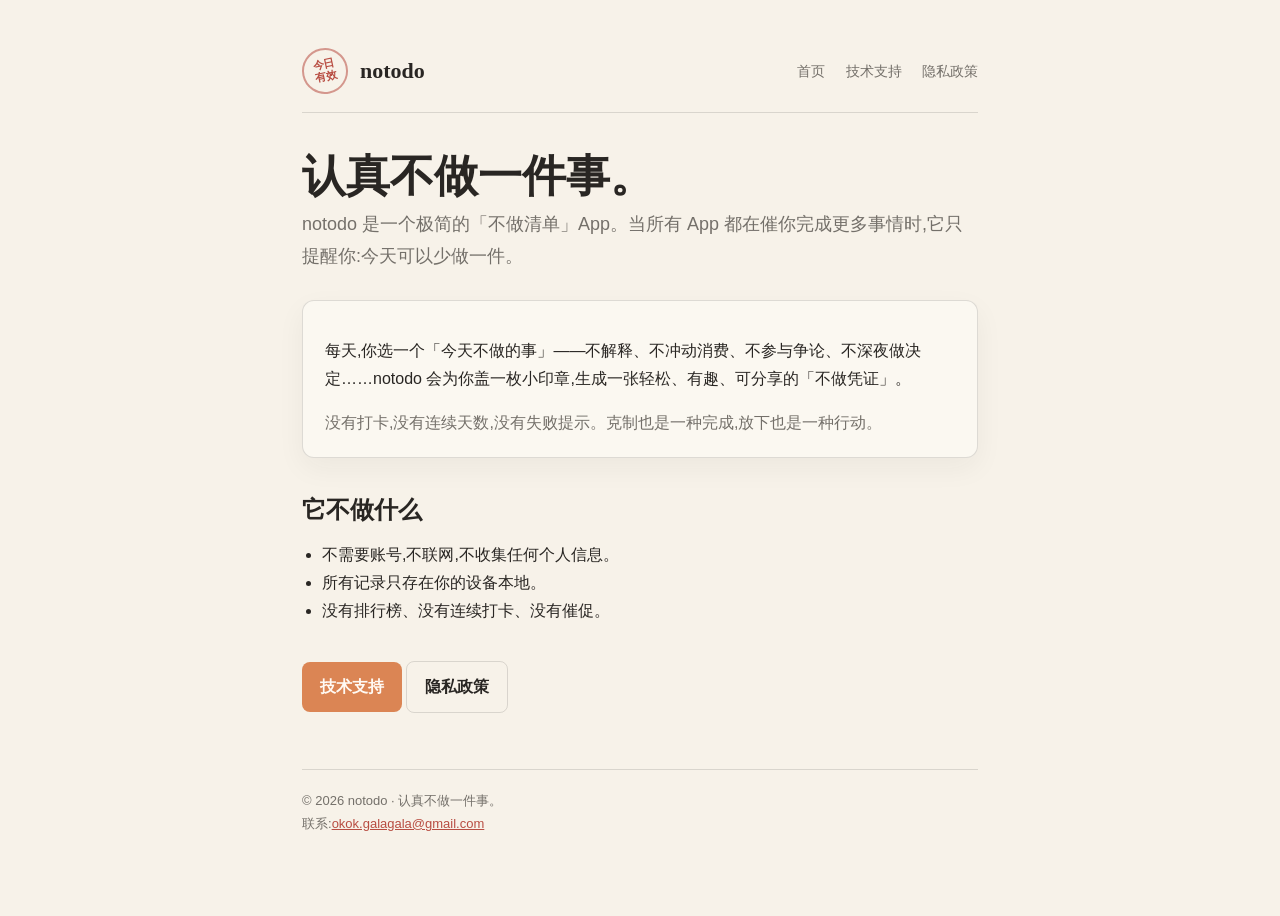
==== index.html @ 390996dd "notodo 站点:首页、隐私政策、技术支持" ====
<!doctype html>
<html lang="zh-CN">
<head>
<meta charset="utf-8">
<meta name="viewport" content="width=device-width,initial-scale=1">
<title>notodo · 认真不做一件事</title>
<meta name="description" content="notodo 是一个极简的「不做清单」App。每天只帮你认真不做一件事,并生成一张轻松、有趣、可分享的「不做凭证」。">
<link rel="stylesheet" href="style.css">
</head>
<body>
<div class="wrap">
  <header class="site">
    <div class="brand">
      <div class="seal">今日<br>有效</div>
      <b>notodo</b>
    </div>
    <nav>
      <a href="index.html">首页</a>
      <a href="support.html">技术支持</a>
      <a href="privacy.html">隐私政策</a>
    </nav>
  </header>

  <h1>认真不做一件事。</h1>
  <p class="lead">notodo 是一个极简的「不做清单」App。当所有 App 都在催你完成更多事情时,它只提醒你:今天可以少做一件。</p>

  <div class="card">
    <p>每天,你选一个「今天不做的事」——不解释、不冲动消费、不参与争论、不深夜做决定……notodo 会为你盖一枚小印章,生成一张轻松、有趣、可分享的「不做凭证」。</p>
    <p class="muted" style="margin-bottom:0">没有打卡,没有连续天数,没有失败提示。克制也是一种完成,放下也是一种行动。</p>
  </div>

  <h2>它不做什么</h2>
  <ul>
    <li>不需要账号,不联网,不收集任何个人信息。</li>
    <li>所有记录只存在你的设备本地。</li>
    <li>没有排行榜、没有连续打卡、没有催促。</li>
  </ul>

  <p style="margin-top:28px">
    <a class="btn" href="support.html">技术支持</a>
    <a class="btn ghost" href="privacy.html">隐私政策</a>
  </p>

  <footer class="site">
    © 2026 notodo · 认真不做一件事。<br>
    联系:<a href="mailto:okok.galagala@gmail.com">okok.galagala@gmail.com</a>
  </footer>
</div>
</body>
</html>
---- style.css ----
:root{
  --paper:#f7f2e9; --paper-soft:#fbf8f1; --ink:#292623; --muted:#74706a;
  --mist:#ccccc7; --accent:#db8554; --stamp:#b84d42; --hairline:rgba(41,38,35,.14);
  --serif:"Songti SC","Noto Serif CJK SC","Source Han Serif SC",Georgia,serif;
  --sans:-apple-system,BlinkMacSystemFont,"PingFang SC","Hiragino Sans GB","Microsoft YaHei",sans-serif;
}
*{box-sizing:border-box}
html{scroll-behavior:smooth}
body{
  margin:0;color:var(--ink);background:var(--paper);
  font-family:var(--sans);line-height:1.75;
}
.wrap{max-width:720px;margin:0 auto;padding:48px 22px 80px}
header.site{display:flex;align-items:center;justify-content:space-between;gap:16px;margin-bottom:40px;padding-bottom:18px;border-bottom:1px solid var(--hairline)}
.brand{display:flex;align-items:center;gap:12px}
.seal{flex:0 0 auto;width:46px;height:46px;display:grid;place-items:center;border:2px solid rgba(184,77,66,.55);border-radius:50%;color:var(--stamp);font:700 11px/1.05 var(--serif);text-align:center;transform:rotate(-12deg)}
.brand b{font:600 22px/1 var(--serif)}
nav a{color:var(--muted);text-decoration:none;font-size:14px;margin-left:16px}
nav a:hover{color:var(--ink)}
h1{font:600 clamp(30px,5vw,44px)/1.1 var(--serif);margin:0 0 8px}
.lead{color:var(--muted);font-size:18px;margin:0 0 28px}
h2{font:600 24px/1.2 var(--serif);margin:38px 0 10px}
h3{font:600 18px/1.3 var(--serif);margin:24px 0 6px}
p,li{font-size:16px}
.card{background:var(--paper-soft);border:1px solid var(--hairline);border-radius:12px;padding:20px 22px;margin:18px 0;box-shadow:0 10px 28px rgba(41,38,35,.05)}
.muted{color:var(--muted)}
.btn{display:inline-block;margin-top:8px;padding:11px 18px;border-radius:8px;background:var(--accent);color:#fffaf4;text-decoration:none;font-weight:600}
.btn.ghost{background:transparent;color:var(--ink);border:1px solid var(--hairline)}
a{color:var(--stamp)}
footer.site{margin-top:56px;padding-top:20px;border-top:1px solid var(--hairline);color:var(--muted);font-size:13px}
code{background:rgba(41,38,35,.06);padding:1px 6px;border-radius:4px;font-size:14px}
ul{padding-left:20px}
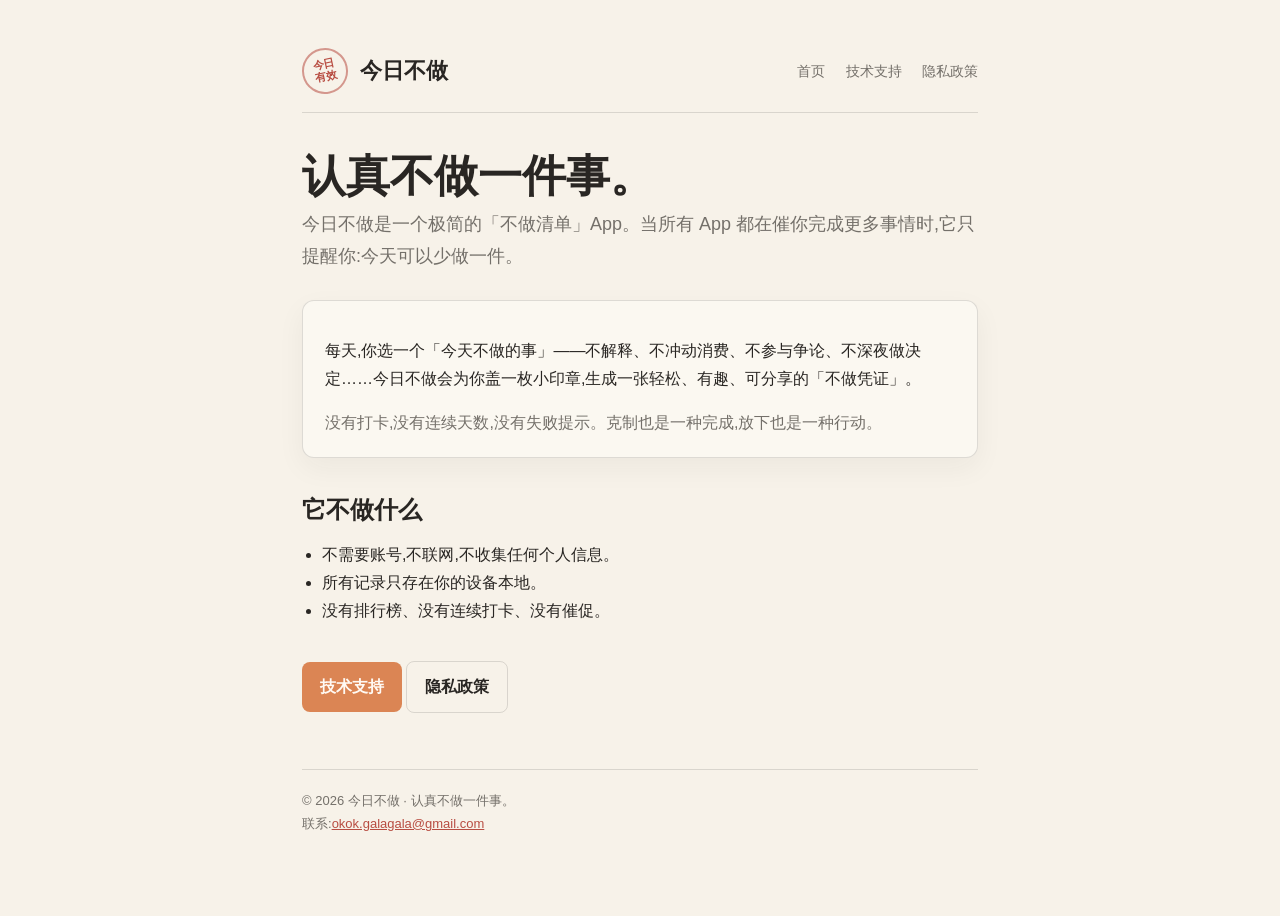
==== commit 467ab143: "站点品牌统一为「今日不做」;FAQ 改为允许每天多条" ====
--- a/index.html
+++ b/index.html
@@ -3,8 +3,8 @@
 <head>
 <meta charset="utf-8">
 <meta name="viewport" content="width=device-width,initial-scale=1">
-<title>notodo · 认真不做一件事</title>
-<meta name="description" content="notodo 是一个极简的「不做清单」App。每天只帮你认真不做一件事,并生成一张轻松、有趣、可分享的「不做凭证」。">
+<title>今日不做 · 认真不做一件事</title>
+<meta name="description" content="今日不做是一个极简的「不做清单」App。每天只帮你认真不做一件事,并生成一张轻松、有趣、可分享的「不做凭证」。">
 <link rel="stylesheet" href="style.css">
 </head>
 <body>
@@ -12,7 +12,7 @@
   <header class="site">
     <div class="brand">
       <div class="seal">今日<br>有效</div>
-      <b>notodo</b>
+      <b>今日不做</b>
     </div>
     <nav>
       <a href="index.html">首页</a>
@@ -22,10 +22,10 @@
   </header>
 
   <h1>认真不做一件事。</h1>
-  <p class="lead">notodo 是一个极简的「不做清单」App。当所有 App 都在催你完成更多事情时,它只提醒你:今天可以少做一件。</p>
+  <p class="lead">今日不做是一个极简的「不做清单」App。当所有 App 都在催你完成更多事情时,它只提醒你:今天可以少做一件。</p>
 
   <div class="card">
-    <p>每天,你选一个「今天不做的事」——不解释、不冲动消费、不参与争论、不深夜做决定……notodo 会为你盖一枚小印章,生成一张轻松、有趣、可分享的「不做凭证」。</p>
+    <p>每天,你选一个「今天不做的事」——不解释、不冲动消费、不参与争论、不深夜做决定……今日不做会为你盖一枚小印章,生成一张轻松、有趣、可分享的「不做凭证」。</p>
     <p class="muted" style="margin-bottom:0">没有打卡,没有连续天数,没有失败提示。克制也是一种完成,放下也是一种行动。</p>
   </div>
 
@@ -42,7 +42,7 @@
   </p>
 
   <footer class="site">
-    © 2026 notodo · 认真不做一件事。<br>
+    © 2026 今日不做 · 认真不做一件事。<br>
     联系:<a href="mailto:okok.galagala@gmail.com">okok.galagala@gmail.com</a>
   </footer>
 </div>
